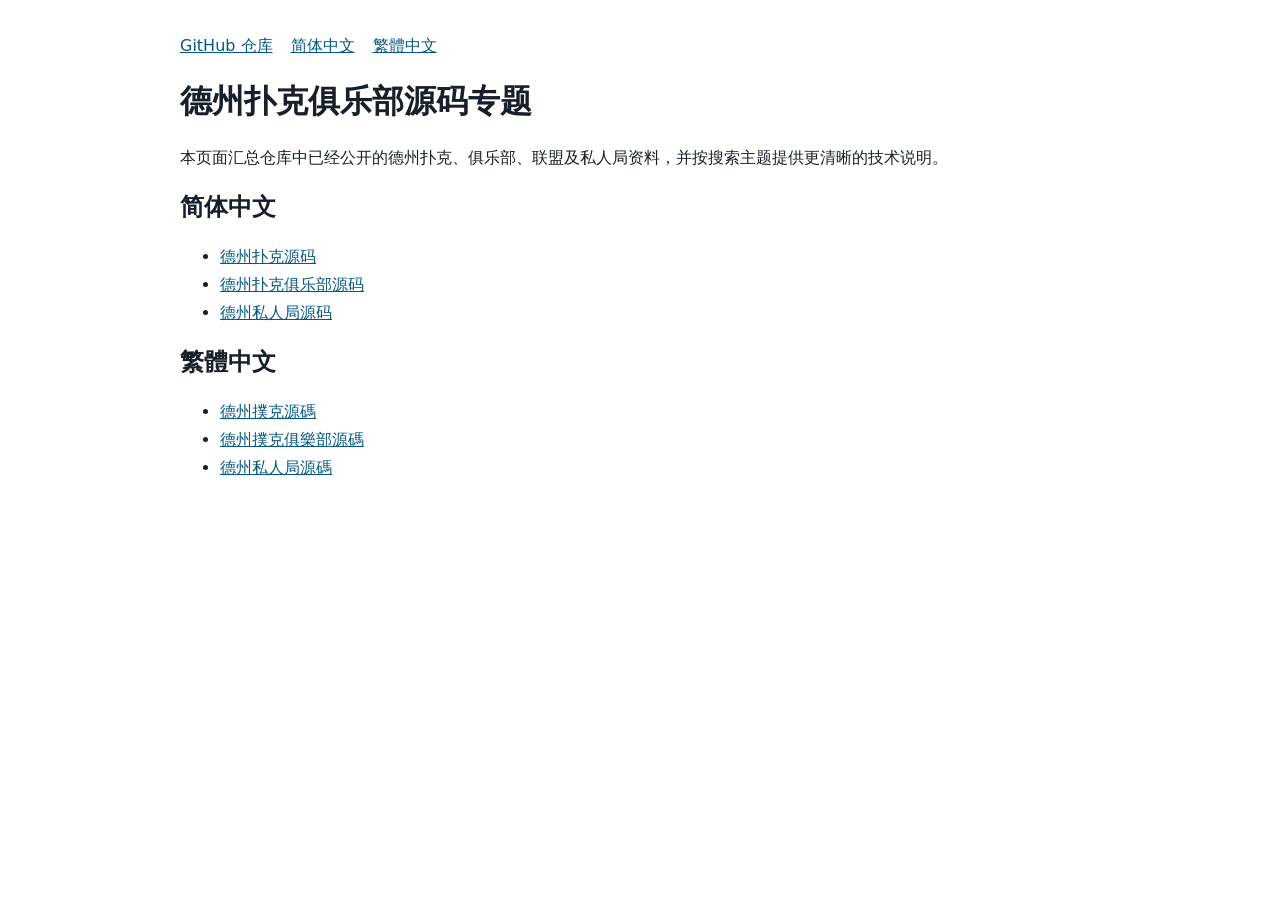
==== docs/index.html @ 2ed81ffe "Add files via upload" ====
<!doctype html><html lang="zh-CN"><head><meta charset="utf-8"><meta name="viewport" content="width=device-width,initial-scale=1"><title>德州扑克俱乐部源码｜私人局、联盟与 Unity C++ 技术</title><meta name="description" content="德州扑克俱乐部源码专题入口，介绍俱乐部、联盟、德州私人局、Unity 客户端与 C++ 服务端等已公开功能。"><link rel="canonical" href="https://masterai-top.github.io/Texas-Holdem-Poker-Club-Platform/"><style>body{font:16px/1.75 system-ui;color:#17202a;max-width:920px;margin:auto;padding:32px 20px}a{color:#075985}nav a{margin-right:18px}h1,h2{line-height:1.3}</style></head><body><nav><a href="https://github.com/masterai-top/Texas-Holdem-Poker-Club-Platform">GitHub 仓库</a><a href="zh-cn/texas-holdem-source-code.html">简体中文</a><a href="zh-tw/texas-holdem-source-code.html">繁體中文</a></nav><main><h1>德州扑克俱乐部源码专题</h1><p>本页面汇总仓库中已经公开的德州扑克、俱乐部、联盟及私人局资料，并按搜索主题提供更清晰的技术说明。</p><h2>简体中文</h2><ul><li><a href="zh-cn/texas-holdem-source-code.html">德州扑克源码</a></li><li><a href="zh-cn/poker-club-source-code.html">德州扑克俱乐部源码</a></li><li><a href="zh-cn/private-poker-game-source-code.html">德州私人局源码</a></li></ul><h2>繁體中文</h2><ul><li><a href="zh-tw/texas-holdem-source-code.html">德州撲克源碼</a></li><li><a href="zh-tw/poker-club-source-code.html">德州撲克俱樂部源碼</a></li><li><a href="zh-tw/private-poker-game-source-code.html">德州私人局源碼</a></li></ul></main></body></html>
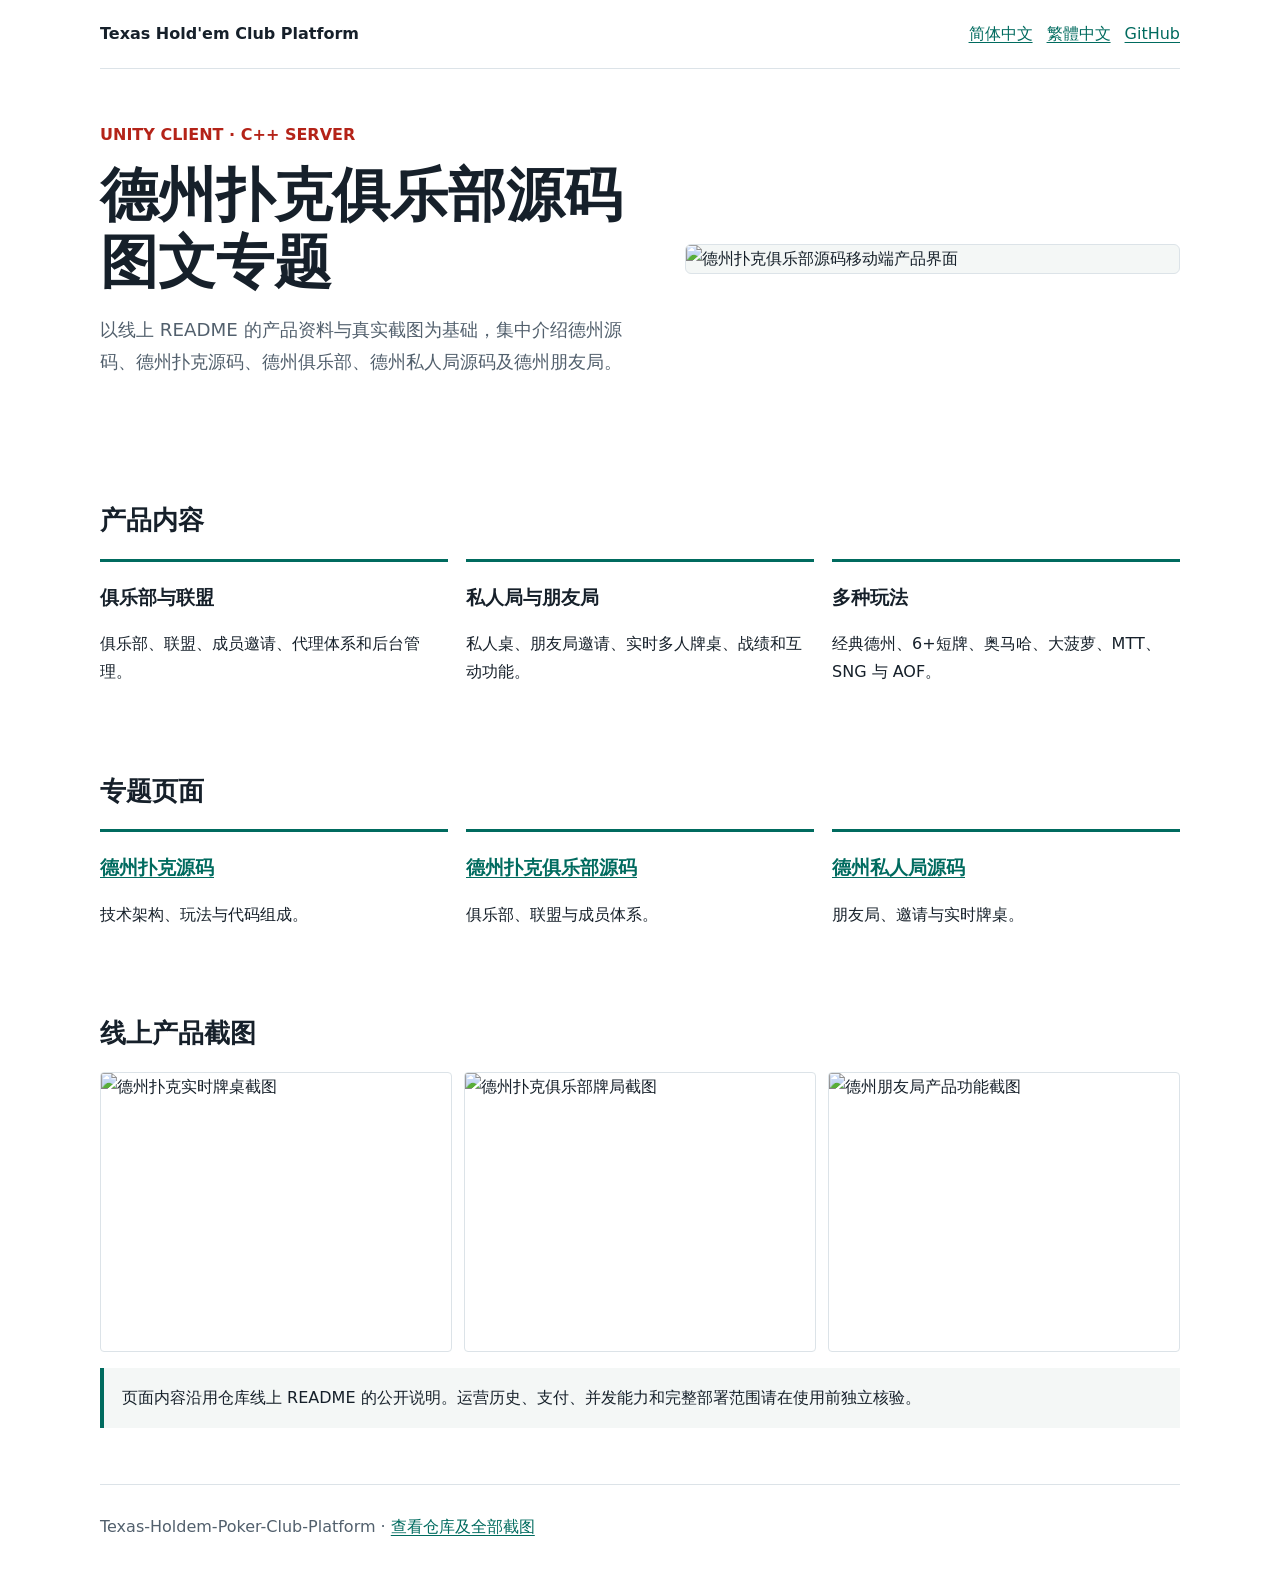
==== commit c102f298: "Add files via upload" ====
--- a/docs/index.html
+++ b/docs/index.html
@@ -1 +1,12 @@
-<!doctype html><html lang="zh-CN"><head><meta charset="utf-8"><meta name="viewport" content="width=device-width,initial-scale=1"><title>德州扑克俱乐部源码｜私人局、联盟与 Unity C++ 技术</title><meta name="description" content="德州扑克俱乐部源码专题入口，介绍俱乐部、联盟、德州私人局、Unity 客户端与 C++ 服务端等已公开功能。"><link rel="canonical" href="https://masterai-top.github.io/Texas-Holdem-Poker-Club-Platform/"><style>body{font:16px/1.75 system-ui;color:#17202a;max-width:920px;margin:auto;padding:32px 20px}a{color:#075985}nav a{margin-right:18px}h1,h2{line-height:1.3}</style></head><body><nav><a href="https://github.com/masterai-top/Texas-Holdem-Poker-Club-Platform">GitHub 仓库</a><a href="zh-cn/texas-holdem-source-code.html">简体中文</a><a href="zh-tw/texas-holdem-source-code.html">繁體中文</a></nav><main><h1>德州扑克俱乐部源码专题</h1><p>本页面汇总仓库中已经公开的德州扑克、俱乐部、联盟及私人局资料，并按搜索主题提供更清晰的技术说明。</p><h2>简体中文</h2><ul><li><a href="zh-cn/texas-holdem-source-code.html">德州扑克源码</a></li><li><a href="zh-cn/poker-club-source-code.html">德州扑克俱乐部源码</a></li><li><a href="zh-cn/private-poker-game-source-code.html">德州私人局源码</a></li></ul><h2>繁體中文</h2><ul><li><a href="zh-tw/texas-holdem-source-code.html">德州撲克源碼</a></li><li><a href="zh-tw/poker-club-source-code.html">德州撲克俱樂部源碼</a></li><li><a href="zh-tw/private-poker-game-source-code.html">德州私人局源碼</a></li></ul></main></body></html>
+<!doctype html>
+<html lang="zh-CN"><head><meta charset="utf-8"><meta name="viewport" content="width=device-width,initial-scale=1">
+<title>德州扑克俱乐部源码｜私人局、朋友局与 Unity C++ 平台</title>
+<meta name="google-site-verification" content="rrp5Uvgzi-1-rMxUBfhV3wjlNrFqzwnqiA4e3qsOLEM" />
+<meta name="description" content="德州扑克俱乐部源码图文介绍，包含德州私人局、朋友局、联盟、Unity 客户端、C++ 服务端及多种玩法。">
+<link rel="canonical" href="https://masterai-top.github.io/Texas-Holdem-Poker-Club-Platform/"><meta property="og:image" content="https://github.com/user-attachments/assets/6de3ed8c-17f8-43a5-94c2-896708a4d798"><link rel="stylesheet" href="assets/site.css"></head>
+<body><header><a class="brand" href="./">Texas Hold'em Club Platform</a><nav><a href="zh-cn/texas-holdem-source-code.html">简体中文</a><a href="zh-tw/texas-holdem-source-code.html">繁體中文</a><a href="https://github.com/masterai-top/Texas-Holdem-Poker-Club-Platform">GitHub</a></nav></header>
+<main><section class="hero"><div><div class="eyebrow">UNITY CLIENT · C++ SERVER</div><h1>德州扑克俱乐部源码图文专题</h1><p class="lede">以线上 README 的产品资料与真实截图为基础，集中介绍德州源码、德州扑克源码、德州俱乐部、德州私人局源码及德州朋友局。</p></div><img src="https://github.com/user-attachments/assets/6de3ed8c-17f8-43a5-94c2-896708a4d798" alt="德州扑克俱乐部源码移动端产品界面"></section>
+<section><h2>产品内容</h2><div class="grid"><article class="panel"><h3>俱乐部与联盟</h3><p>俱乐部、联盟、成员邀请、代理体系和后台管理。</p></article><article class="panel"><h3>私人局与朋友局</h3><p>私人桌、朋友局邀请、实时多人牌桌、战绩和互动功能。</p></article><article class="panel"><h3>多种玩法</h3><p>经典德州、6+短牌、奥马哈、大菠萝、MTT、SNG 与 AOF。</p></article></div></section>
+<section><h2>专题页面</h2><div class="grid"><article class="panel"><a href="zh-cn/texas-holdem-source-code.html"><h3>德州扑克源码</h3></a><p>技术架构、玩法与代码组成。</p></article><article class="panel"><a href="zh-cn/poker-club-source-code.html"><h3>德州扑克俱乐部源码</h3></a><p>俱乐部、联盟与成员体系。</p></article><article class="panel"><a href="zh-cn/private-poker-game-source-code.html"><h3>德州私人局源码</h3></a><p>朋友局、邀请与实时牌桌。</p></article></div></section>
+<section><h2>线上产品截图</h2><div class="gallery"><img src="https://github.com/user-attachments/assets/afc9ea87-44ef-45e6-aa8e-f6491dcb121c" alt="德州扑克实时牌桌截图"><img src="https://github.com/user-attachments/assets/20c19859-a23a-4c42-835c-7591f350a125" alt="德州扑克俱乐部牌局截图"><img src="https://github.com/user-attachments/assets/11cee94b-eeea-4519-9727-30e88a737406" alt="德州朋友局产品功能截图"></div></section>
+<p class="note">页面内容沿用仓库线上 README 的公开说明。运营历史、支付、并发能力和完整部署范围请在使用前独立核验。</p></main><footer>Texas-Holdem-Poker-Club-Platform · <a href="https://github.com/masterai-top/Texas-Holdem-Poker-Club-Platform">查看仓库及全部截图</a></footer></body></html>
--- a/docs/assets/site.css
+++ b/docs/assets/site.css
@@ -0,0 +1 @@
+:root{color-scheme:light;--ink:#16202a;--muted:#52606d;--line:#dce3e8;--brand:#006b5f;--accent:#b42318;--paper:#fff;--soft:#f4f7f6}*{box-sizing:border-box}body{margin:0;background:var(--paper);color:var(--ink);font:16px/1.75 system-ui,-apple-system,"Segoe UI",sans-serif}header,main,footer{width:min(1080px,calc(100% - 36px));margin:auto}header{display:flex;align-items:center;justify-content:space-between;gap:20px;padding:20px 0;border-bottom:1px solid var(--line)}nav{display:flex;flex-wrap:wrap;gap:14px}a{color:var(--brand);text-underline-offset:3px}.brand{font-weight:800;color:var(--ink);text-decoration:none}.hero{display:grid;grid-template-columns:1.05fr .95fr;align-items:center;gap:38px;padding:52px 0}.hero img{width:100%;max-height:520px;object-fit:contain;background:var(--soft);border:1px solid var(--line);border-radius:6px}.eyebrow{color:var(--accent);font-weight:700}h1{font-size:clamp(2rem,5vw,3.6rem);line-height:1.15;margin:.25em 0}h2{font-size:1.6rem;line-height:1.3;margin-top:2.2em}.lede{font-size:1.14rem;color:var(--muted)}.grid{display:grid;grid-template-columns:repeat(3,1fr);gap:18px}.panel{border-top:3px solid var(--brand);padding:16px 0}.panel h3{margin:.2em 0}.gallery{display:grid;grid-template-columns:repeat(3,1fr);gap:12px}.gallery img{width:100%;height:280px;object-fit:cover;border:1px solid var(--line);border-radius:4px}.wide{width:100%;max-height:620px;object-fit:contain;background:var(--soft);border:1px solid var(--line)}.note{padding:16px 18px;background:var(--soft);border-left:4px solid var(--brand)}footer{margin-top:56px;padding:28px 0;border-top:1px solid var(--line);color:var(--muted)}@media(max-width:760px){.hero{grid-template-columns:1fr;padding:32px 0}.grid,.gallery{grid-template-columns:1fr}.gallery img{height:auto}header{align-items:flex-start;flex-direction:column}h1{font-size:2.2rem}}
